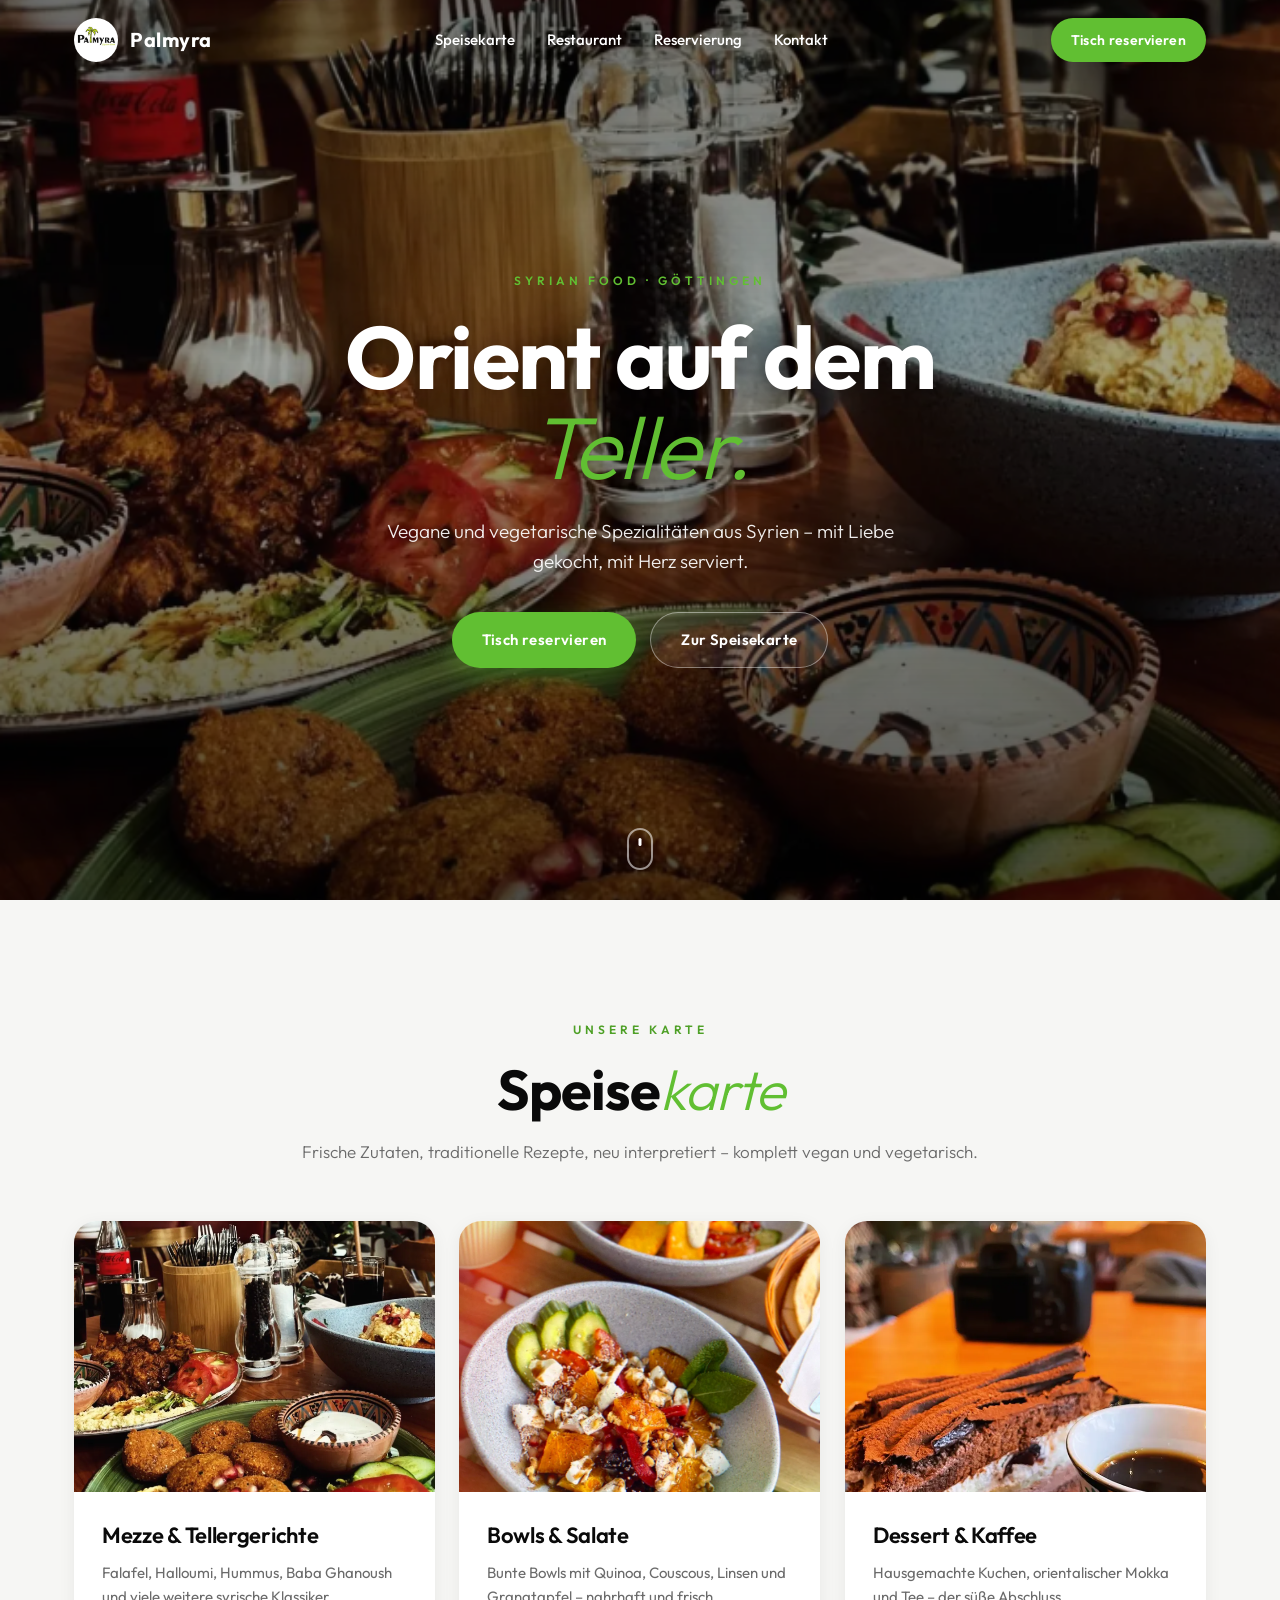
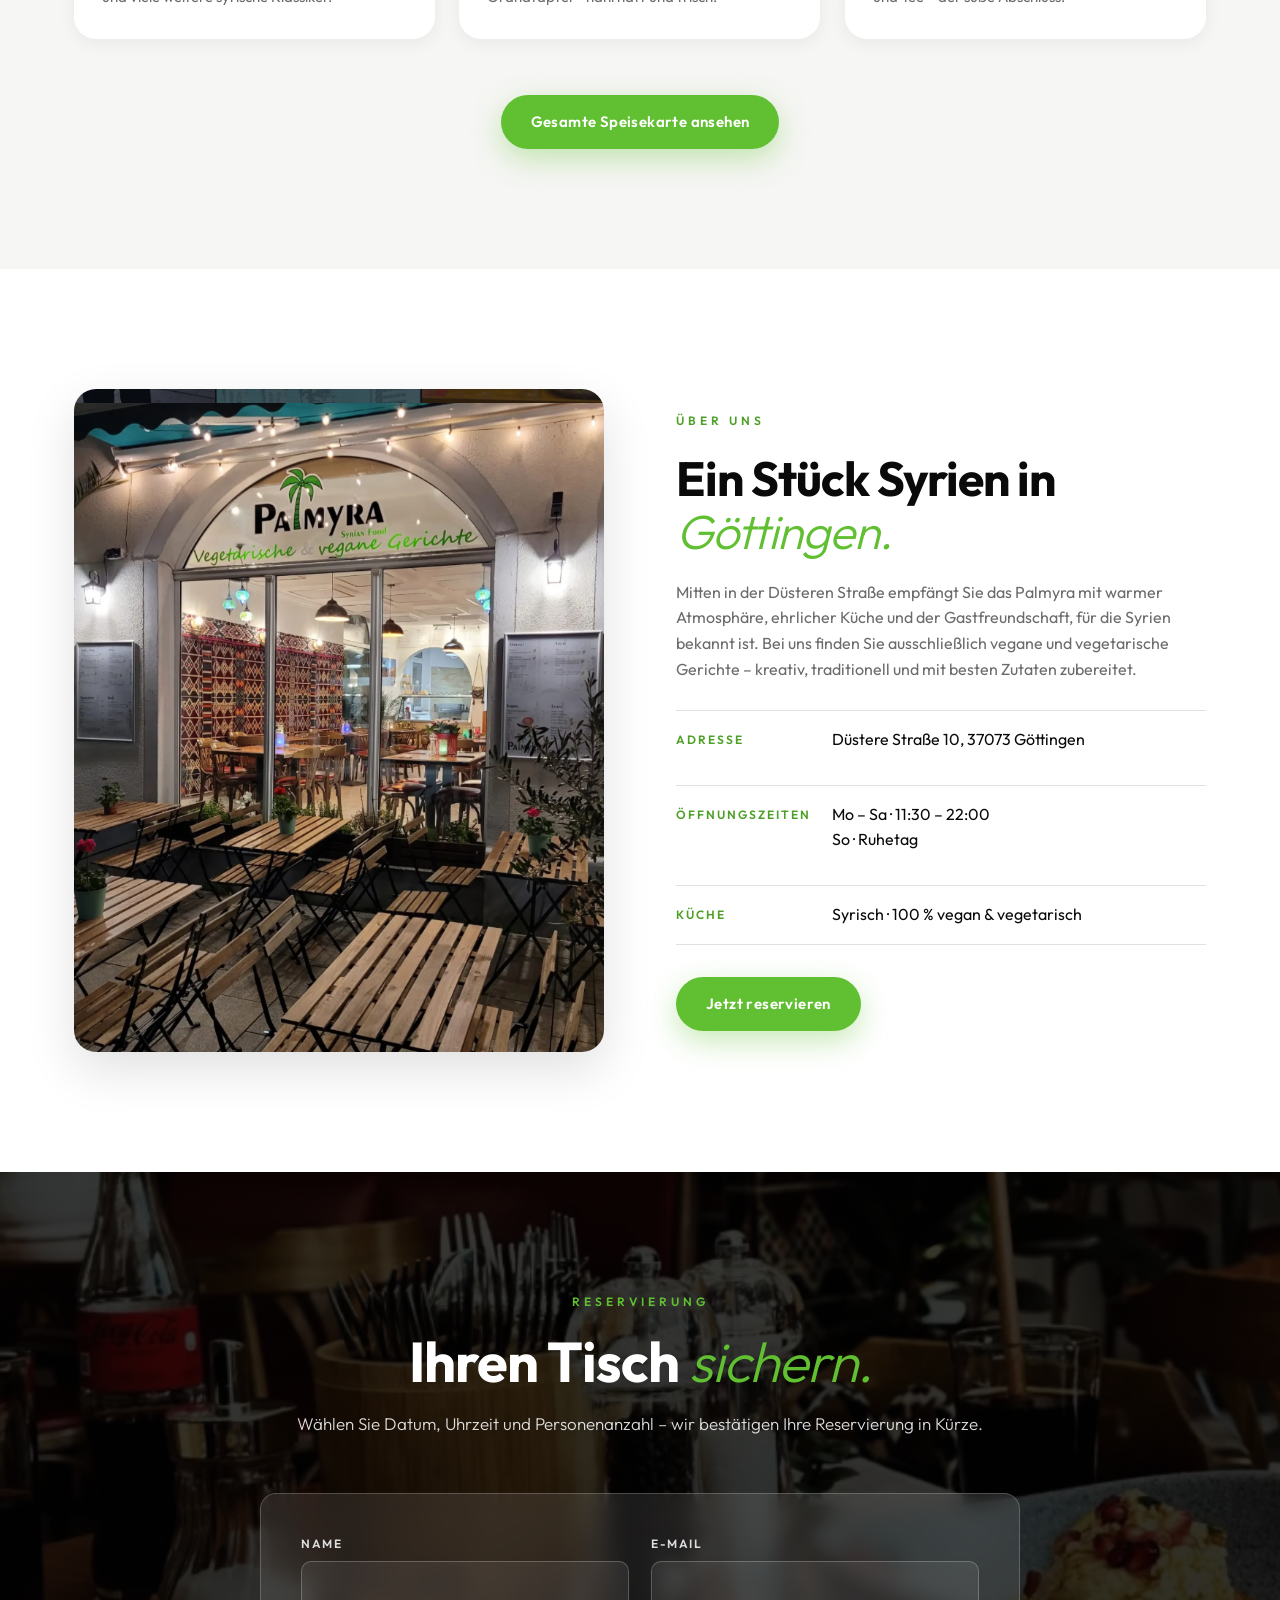
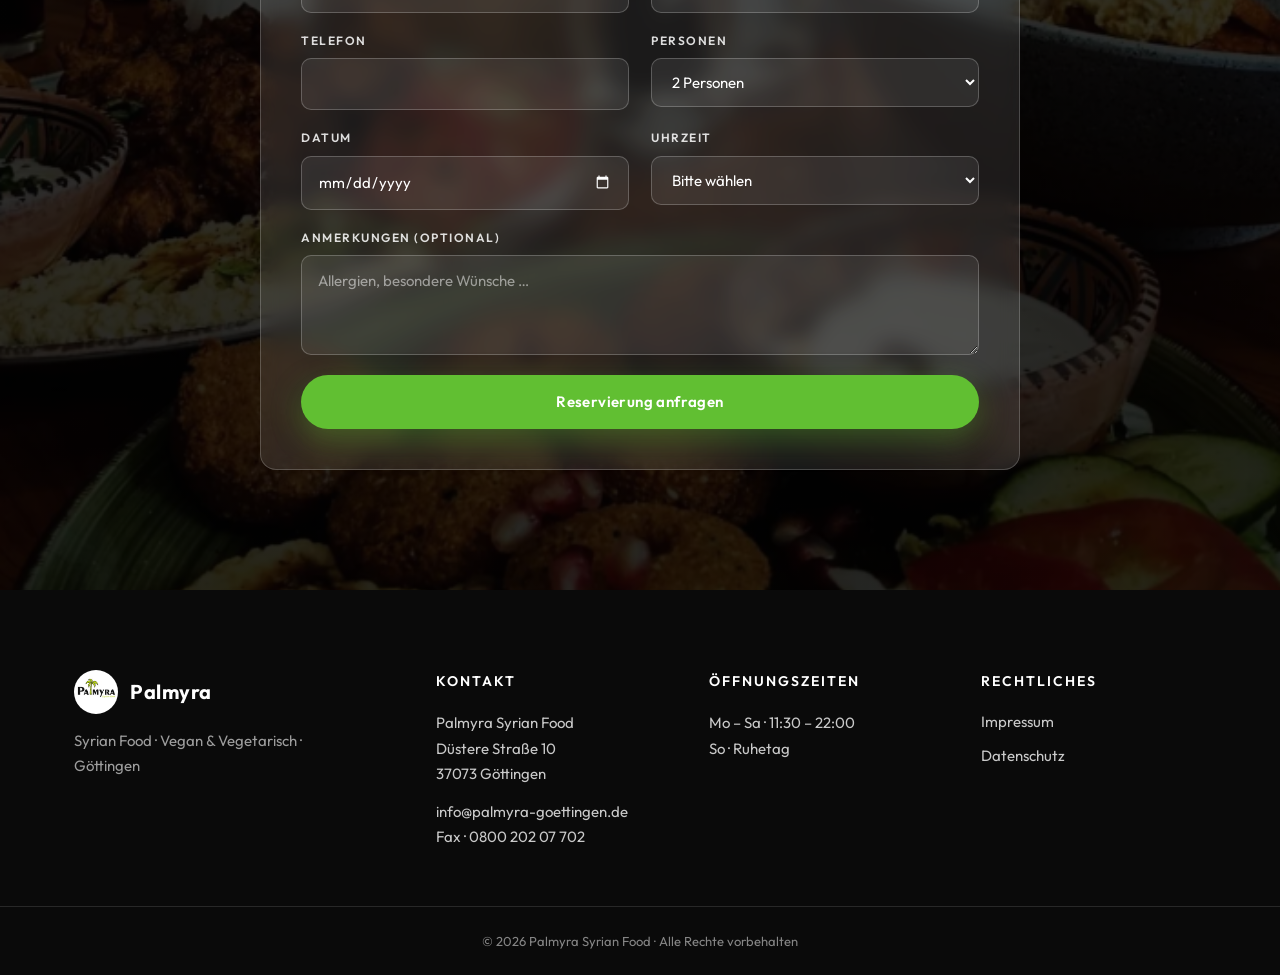
==== palmyra/index.html @ b3f63d12 "Add Palmyra landing page Modern, responsive landing page for the Syrian vegan/vegetarian restaurant " ====
<!DOCTYPE html>
<html lang="de">
<head>
<meta charset="UTF-8">
<meta name="viewport" content="width=device-width, initial-scale=1.0">
<meta name="description" content="Palmyra Syrian Food – Vegane und vegetarische syrische Küche im Herzen von Göttingen.">
<title>Palmyra – Syrian Food | Göttingen</title>
<link rel="icon" href="assets/logo.jpg" type="image/jpeg">
<link rel="preconnect" href="https://fonts.googleapis.com">
<link rel="preconnect" href="https://fonts.gstatic.com" crossorigin>
<link href="https://fonts.googleapis.com/css2?family=Outfit:wght@300;400;500;600;700&display=swap" rel="stylesheet">
<link rel="stylesheet" href="style.css">
</head>
<body>

<header class="nav" id="nav">
  <div class="nav-inner">
    <a href="#hero" class="brand">
      <img src="assets/logo.jpg" alt="Palmyra Logo" width="44" height="44">
      <span>Palmyra</span>
    </a>
    <nav class="nav-links" aria-label="Hauptnavigation">
      <a href="#speisekarte">Speisekarte</a>
      <a href="#info">Restaurant</a>
      <a href="#reservierung">Reservierung</a>
      <a href="#kontakt">Kontakt</a>
    </nav>
    <a href="#reservierung" class="nav-cta">Tisch reservieren</a>
    <button class="nav-burger" id="navBurger" aria-label="Menü öffnen" aria-expanded="false">
      <span></span><span></span><span></span>
    </button>
  </div>
</header>

<section class="hero" id="hero">
  <div class="hero-bg" aria-hidden="true">
    <img src="assets/hero.png" alt="" loading="eager" fetchpriority="high">
    <div class="hero-overlay"></div>
  </div>
  <div class="hero-content reveal">
    <div class="kicker">Syrian Food · Göttingen</div>
    <h1>Orient auf dem<br><em>Teller.</em></h1>
    <p class="tagline">Vegane und vegetarische Spezialitäten aus Syrien – mit Liebe gekocht, mit Herz serviert.</p>
    <div class="hero-actions">
      <a href="#reservierung" class="btn btn-primary">Tisch reservieren</a>
      <a href="#speisekarte" class="btn btn-ghost">Zur Speisekarte</a>
    </div>
  </div>
  <a href="#speisekarte" class="hero-scroll" aria-label="Nach unten scrollen">
    <span></span>
  </a>
</section>

<section class="speisekarte" id="speisekarte">
  <div class="container">
    <div class="section-head reveal">
      <div class="kicker dark">Unsere Karte</div>
      <h2>Speise<em>karte</em></h2>
      <p class="lead">Frische Zutaten, traditionelle Rezepte, neu interpretiert – komplett vegan und vegetarisch.</p>
    </div>

    <div class="menu-grid">
      <article class="menu-card reveal">
        <div class="menu-card-img">
          <img src="assets/hero.png" alt="Mezze-Auswahl im Palmyra" loading="lazy">
        </div>
        <div class="menu-card-body">
          <h3>Mezze &amp; Tellergerichte</h3>
          <p>Falafel, Halloumi, Hummus, Baba Ghanoush und viele weitere syrische Klassiker.</p>
        </div>
      </article>
      <article class="menu-card reveal">
        <div class="menu-card-img">
          <img src="assets/bowl.png" alt="Vegane Bowl mit Granatapfel" loading="lazy">
        </div>
        <div class="menu-card-body">
          <h3>Bowls &amp; Salate</h3>
          <p>Bunte Bowls mit Quinoa, Couscous, Linsen und Granatapfel – nahrhaft und frisch.</p>
        </div>
      </article>
      <article class="menu-card reveal">
        <div class="menu-card-img">
          <img src="assets/dessert.png" alt="Hausgemachter Kuchen mit arabischem Kaffee" loading="lazy">
        </div>
        <div class="menu-card-body">
          <h3>Dessert &amp; Kaffee</h3>
          <p>Hausgemachte Kuchen, orientalischer Mokka und Tee – der süße Abschluss.</p>
        </div>
      </article>
    </div>

    <div class="speisekarte-cta reveal">
      <a href="speisekarte_4.html" class="btn btn-primary">Gesamte Speisekarte ansehen</a>
    </div>
  </div>
</section>

<section class="info" id="info">
  <div class="container info-grid">
    <div class="info-image reveal">
      <img src="assets/eingang.png" alt="Eingang des Palmyra Restaurants in Göttingen" loading="lazy">
    </div>
    <div class="info-text reveal">
      <div class="kicker dark">Über uns</div>
      <h2>Ein Stück Syrien in <em>Göttingen.</em></h2>
      <p>Mitten in der Düsteren Straße empfängt Sie das Palmyra mit warmer Atmosphäre, ehrlicher Küche und der Gastfreundschaft, für die Syrien bekannt ist. Bei uns finden Sie ausschließlich vegane und vegetarische Gerichte – kreativ, traditionell und mit besten Zutaten zubereitet.</p>

      <div class="info-list">
        <div class="info-row">
          <span class="info-label">Adresse</span>
          <span>Düstere Straße 10, 37073 Göttingen</span>
        </div>
        <div class="info-row">
          <span class="info-label">Öffnungszeiten</span>
          <span>Mo – Sa · 11:30 – 22:00<br>So · Ruhetag</span>
        </div>
        <div class="info-row">
          <span class="info-label">Küche</span>
          <span>Syrisch · 100 % vegan &amp; vegetarisch</span>
        </div>
      </div>

      <a href="#reservierung" class="btn btn-primary">Jetzt reservieren</a>
    </div>
  </div>
</section>

<section class="reservierung" id="reservierung">
  <div class="reservierung-bg" aria-hidden="true">
    <img src="assets/hero.png" alt="" loading="lazy">
    <div class="reservierung-overlay"></div>
  </div>
  <div class="container">
    <div class="section-head light reveal">
      <div class="kicker">Reservierung</div>
      <h2>Ihren Tisch <em>sichern.</em></h2>
      <p class="lead">Wählen Sie Datum, Uhrzeit und Personenanzahl – wir bestätigen Ihre Reservierung in Kürze.</p>
    </div>

    <form class="reservierung-form glass reveal" id="reservierungForm" novalidate>
      <div class="form-grid">
        <div class="field">
          <label for="resName">Name</label>
          <input type="text" id="resName" name="name" autocomplete="name" required>
        </div>
        <div class="field">
          <label for="resEmail">E-Mail</label>
          <input type="email" id="resEmail" name="email" autocomplete="email" required>
        </div>
        <div class="field">
          <label for="resPhone">Telefon</label>
          <input type="tel" id="resPhone" name="phone" autocomplete="tel">
        </div>
        <div class="field">
          <label for="resGuests">Personen</label>
          <select id="resGuests" name="guests" required>
            <option value="1">1 Person</option>
            <option value="2" selected>2 Personen</option>
            <option value="3">3 Personen</option>
            <option value="4">4 Personen</option>
            <option value="5">5 Personen</option>
            <option value="6">6 Personen</option>
            <option value="7">7+ Personen</option>
          </select>
        </div>
        <div class="field">
          <label for="resDate">Datum</label>
          <input type="date" id="resDate" name="date" required>
        </div>
        <div class="field">
          <label for="resTime">Uhrzeit</label>
          <select id="resTime" name="time" required>
            <option value="" disabled selected>Bitte wählen</option>
          </select>
        </div>
        <div class="field field-full">
          <label for="resNotes">Anmerkungen (optional)</label>
          <textarea id="resNotes" name="notes" rows="3" placeholder="Allergien, besondere Wünsche …"></textarea>
        </div>
      </div>

      <button type="submit" class="btn btn-primary btn-block">Reservierung anfragen</button>
      <p class="form-success" id="formSuccess" hidden>Vielen Dank! Wir haben Ihre Anfrage erhalten und melden uns in Kürze.</p>
    </form>
  </div>
</section>

<footer class="footer" id="kontakt">
  <div class="container footer-grid">
    <div class="footer-col">
      <a href="#hero" class="brand brand-light">
        <img src="assets/logo.jpg" alt="Palmyra Logo" width="48" height="48" loading="lazy">
        <span>Palmyra</span>
      </a>
      <p class="footer-tag">Syrian Food · Vegan &amp; Vegetarisch · Göttingen</p>
    </div>

    <div class="footer-col">
      <h4>Kontakt</h4>
      <address>
        Palmyra Syrian Food<br>
        Düstere Straße 10<br>
        37073 Göttingen
      </address>
      <p><a href="mailto:info@palmyra-goettingen.de">info@palmyra-goettingen.de</a></p>
      <p>Fax · 0800 202 07 702</p>
    </div>

    <div class="footer-col">
      <h4>Öffnungszeiten</h4>
      <p>Mo – Sa · 11:30 – 22:00<br>So · Ruhetag</p>
    </div>

    <div class="footer-col">
      <h4>Rechtliches</h4>
      <ul>
        <li><a href="#impressum" id="openImpressum">Impressum</a></li>
        <li><a href="#datenschutz" id="openDatenschutz">Datenschutz</a></li>
      </ul>
    </div>
  </div>
  <div class="footer-bottom">
    <p>&copy; <span id="year"></span> Palmyra Syrian Food · Alle Rechte vorbehalten</p>
  </div>
</footer>

<div class="modal" id="modal" hidden>
  <div class="modal-backdrop" data-close></div>
  <div class="modal-panel" role="dialog" aria-modal="true" aria-labelledby="modalTitle">
    <button class="modal-close" data-close aria-label="Schließen">×</button>
    <h3 id="modalTitle"></h3>
    <div class="modal-body" id="modalBody"></div>
  </div>
</div>

<script src="script.js"></script>
</body>
</html>
---- palmyra/style.css ----
*, *::before, *::after { box-sizing: border-box; margin: 0; padding: 0; }

:root {
  --primary: #61bf32;
  --primary-dark: #4ea026;
  --ink: #0a0a0a;
  --ink2: #2a2a2a;
  --muted: #6b6b6b;
  --line: rgba(10, 10, 10, 0.12);
  --bg: #ffffff;
  --bg-soft: #f6f6f4;
  --radius: 16px;
  --radius-lg: 22px;
  --shadow-sm: 0 4px 18px rgba(0, 0, 0, 0.06);
  --shadow-md: 0 18px 50px rgba(0, 0, 0, 0.12);
  --maxw: 1180px;
  --ease: cubic-bezier(0.22, 0.61, 0.36, 1);
}

html { scroll-behavior: smooth; -webkit-text-size-adjust: 100%; }

body {
  font-family: 'Outfit', system-ui, -apple-system, Segoe UI, Roboto, sans-serif;
  font-weight: 400;
  color: var(--ink);
  background: var(--bg);
  line-height: 1.6;
  -webkit-font-smoothing: antialiased;
  text-rendering: optimizeLegibility;
  overflow-x: hidden;
}

img { max-width: 100%; display: block; }
a { color: inherit; text-decoration: none; }
button { font: inherit; cursor: pointer; border: 0; background: none; color: inherit; }

.container {
  max-width: var(--maxw);
  margin: 0 auto;
  padding: 0 24px;
}

/* ---------- Reveal animations ---------- */
.reveal {
  opacity: 0;
  transform: translateY(28px);
  transition: opacity 0.9s var(--ease), transform 0.9s var(--ease);
  will-change: opacity, transform;
}
.reveal.is-visible {
  opacity: 1;
  transform: none;
}

/* ---------- Navigation ---------- */
.nav {
  position: fixed;
  top: 0; left: 0; right: 0;
  z-index: 50;
  padding: 18px 0;
  transition: background 0.35s var(--ease), padding 0.35s var(--ease), box-shadow 0.35s var(--ease);
}
.nav-inner {
  max-width: var(--maxw);
  margin: 0 auto;
  padding: 0 24px;
  display: flex;
  align-items: center;
  justify-content: space-between;
  gap: 24px;
}
.nav.scrolled {
  background: rgba(255, 255, 255, 0.92);
  backdrop-filter: blur(12px);
  -webkit-backdrop-filter: blur(12px);
  padding: 10px 0;
  box-shadow: 0 1px 0 rgba(10, 10, 10, 0.06);
}

.brand {
  display: inline-flex;
  align-items: center;
  gap: 12px;
  color: #fff;
  font-weight: 700;
  font-size: 20px;
  letter-spacing: 0.5px;
  transition: color 0.3s var(--ease);
}
.brand img {
  width: 44px;
  height: 44px;
  border-radius: 50%;
  background: #fff;
  object-fit: cover;
  padding: 2px;
}
.nav.scrolled .brand { color: var(--ink); }

.nav-links {
  display: flex;
  gap: 32px;
  font-size: 15px;
  font-weight: 500;
  color: #fff;
  transition: color 0.3s var(--ease);
}
.nav-links a {
  position: relative;
  padding: 6px 0;
}
.nav-links a::after {
  content: '';
  position: absolute;
  bottom: 0; left: 0;
  width: 0;
  height: 2px;
  background: var(--primary);
  transition: width 0.3s var(--ease);
}
.nav-links a:hover::after { width: 100%; }
.nav.scrolled .nav-links { color: var(--ink); }

.nav-cta {
  background: var(--primary);
  color: #fff;
  padding: 11px 20px;
  border-radius: 999px;
  font-weight: 600;
  font-size: 14px;
  letter-spacing: 0.3px;
  transition: background 0.25s var(--ease), transform 0.25s var(--ease);
}
.nav-cta:hover { background: var(--primary-dark); transform: translateY(-1px); }

.nav-burger {
  display: none;
  width: 40px;
  height: 40px;
  position: relative;
}
.nav-burger span {
  display: block;
  position: absolute;
  left: 8px;
  width: 24px;
  height: 2px;
  background: #fff;
  transition: transform 0.3s var(--ease), opacity 0.3s var(--ease), background 0.3s var(--ease);
}
.nav-burger span:nth-child(1) { top: 13px; }
.nav-burger span:nth-child(2) { top: 19px; }
.nav-burger span:nth-child(3) { top: 25px; }
.nav.scrolled .nav-burger span { background: var(--ink); }
.nav-burger.open span:nth-child(1) { transform: translateY(6px) rotate(45deg); background: var(--ink); }
.nav-burger.open span:nth-child(2) { opacity: 0; }
.nav-burger.open span:nth-child(3) { transform: translateY(-6px) rotate(-45deg); background: var(--ink); }

/* ---------- Hero ---------- */
.hero {
  position: relative;
  min-height: 100vh;
  display: flex;
  align-items: center;
  justify-content: center;
  text-align: center;
  color: #fff;
  padding: 120px 24px 80px;
  overflow: hidden;
}
.hero-bg { position: absolute; inset: 0; z-index: 0; }
.hero-bg img {
  width: 100%;
  height: 100%;
  object-fit: cover;
  transform: scale(1.06);
  animation: heroZoom 14s var(--ease) forwards;
}
@keyframes heroZoom { to { transform: scale(1); } }
.hero-overlay {
  position: absolute;
  inset: 0;
  background: linear-gradient(180deg, rgba(0,0,0,0.55) 0%, rgba(0,0,0,0.35) 40%, rgba(0,0,0,0.7) 100%);
}

.hero-content {
  position: relative;
  z-index: 1;
  max-width: 820px;
}

.kicker {
  font-size: 12px;
  font-weight: 600;
  letter-spacing: 4px;
  text-transform: uppercase;
  color: var(--primary);
  margin-bottom: 22px;
}
.kicker.dark { color: var(--primary-dark); }

.hero-content h1 {
  font-size: clamp(44px, 7vw, 88px);
  font-weight: 700;
  line-height: 1.02;
  letter-spacing: -1.5px;
  margin-bottom: 24px;
  text-shadow: 0 2px 20px rgba(0, 0, 0, 0.25);
}
.hero-content h1 em {
  font-style: italic;
  font-weight: 300;
  color: var(--primary);
}

.tagline {
  font-size: clamp(16px, 1.6vw, 19px);
  font-weight: 300;
  max-width: 580px;
  margin: 0 auto 36px;
  opacity: 0.92;
}

.hero-actions {
  display: flex;
  gap: 14px;
  justify-content: center;
  flex-wrap: wrap;
}

.btn {
  display: inline-flex;
  align-items: center;
  justify-content: center;
  padding: 15px 30px;
  border-radius: 999px;
  font-weight: 600;
  font-size: 15px;
  letter-spacing: 0.4px;
  transition: transform 0.25s var(--ease), background 0.25s var(--ease), color 0.25s var(--ease), box-shadow 0.25s var(--ease);
  cursor: pointer;
}
.btn-primary {
  background: var(--primary);
  color: #fff;
  box-shadow: 0 10px 30px rgba(97, 191, 50, 0.35);
}
.btn-primary:hover { background: var(--primary-dark); transform: translateY(-2px); box-shadow: 0 14px 36px rgba(97, 191, 50, 0.45); }
.btn-ghost {
  background: rgba(255, 255, 255, 0.08);
  color: #fff;
  border: 1px solid rgba(255, 255, 255, 0.4);
  backdrop-filter: blur(10px);
  -webkit-backdrop-filter: blur(10px);
}
.btn-ghost:hover { background: rgba(255, 255, 255, 0.18); transform: translateY(-2px); }
.btn-block { width: 100%; margin-top: 20px; }

.hero-scroll {
  position: absolute;
  bottom: 30px;
  left: 50%;
  transform: translateX(-50%);
  width: 26px;
  height: 42px;
  border: 2px solid rgba(255, 255, 255, 0.55);
  border-radius: 14px;
  z-index: 2;
}
.hero-scroll span {
  position: absolute;
  top: 8px;
  left: 50%;
  width: 3px;
  height: 8px;
  background: #fff;
  border-radius: 3px;
  transform: translateX(-50%);
  animation: scrollDot 1.6s var(--ease) infinite;
}
@keyframes scrollDot { 0% { opacity: 0; top: 6px; } 50% { opacity: 1; } 100% { opacity: 0; top: 22px; } }

/* ---------- Section heads ---------- */
.section-head {
  max-width: 720px;
  margin: 0 auto 56px;
  text-align: center;
}
.section-head h2 {
  font-size: clamp(34px, 4.5vw, 56px);
  font-weight: 700;
  line-height: 1.05;
  letter-spacing: -1px;
  margin-bottom: 18px;
}
.section-head h2 em {
  font-style: italic;
  font-weight: 300;
  color: var(--primary);
}
.section-head .lead {
  font-size: 17px;
  color: var(--muted);
  font-weight: 300;
}
.section-head.light h2, .section-head.light .lead { color: #fff; }
.section-head.light .lead { opacity: 0.85; }

/* ---------- Speisekarte ---------- */
.speisekarte {
  padding: 120px 0;
  background: var(--bg-soft);
}
.menu-grid {
  display: grid;
  grid-template-columns: repeat(3, 1fr);
  gap: 24px;
}
.menu-card {
  background: #fff;
  border-radius: var(--radius-lg);
  overflow: hidden;
  box-shadow: var(--shadow-sm);
  transition: transform 0.4s var(--ease), box-shadow 0.4s var(--ease);
}
.menu-card:hover { transform: translateY(-8px); box-shadow: var(--shadow-md); }
.menu-card-img {
  aspect-ratio: 4 / 3;
  overflow: hidden;
}
.menu-card-img img {
  width: 100%;
  height: 100%;
  object-fit: cover;
  transition: transform 0.8s var(--ease);
}
.menu-card:hover .menu-card-img img { transform: scale(1.07); }
.menu-card-body {
  padding: 26px 28px 30px;
}
.menu-card-body h3 {
  font-size: 22px;
  font-weight: 600;
  margin-bottom: 8px;
  letter-spacing: -0.3px;
}
.menu-card-body p {
  color: var(--muted);
  font-size: 15px;
}

.speisekarte-cta {
  text-align: center;
  margin-top: 56px;
}

/* ---------- Info ---------- */
.info { padding: 120px 0; background: var(--bg); }
.info-grid {
  display: grid;
  grid-template-columns: 1fr 1fr;
  gap: 72px;
  align-items: center;
}
.info-image {
  border-radius: var(--radius-lg);
  overflow: hidden;
  box-shadow: var(--shadow-md);
}
.info-image img {
  width: 100%;
  aspect-ratio: 4/5;
  object-fit: cover;
  transition: transform 0.8s var(--ease);
}
.info-image:hover img { transform: scale(1.04); }

.info-text h2 {
  font-size: clamp(32px, 4vw, 48px);
  font-weight: 700;
  line-height: 1.1;
  letter-spacing: -1px;
  margin: 14px 0 22px;
}
.info-text h2 em { font-style: italic; font-weight: 300; color: var(--primary); }
.info-text p { color: var(--muted); margin-bottom: 28px; font-size: 16px; }

.info-list {
  display: flex;
  flex-direction: column;
  gap: 16px;
  margin-bottom: 32px;
}
.info-row {
  display: grid;
  grid-template-columns: 140px 1fr;
  gap: 16px;
  padding: 16px 0;
  border-top: 1px solid var(--line);
  align-items: start;
}
.info-row:last-child { border-bottom: 1px solid var(--line); }
.info-label {
  font-size: 12px;
  text-transform: uppercase;
  letter-spacing: 2px;
  color: var(--primary-dark);
  font-weight: 600;
  padding-top: 3px;
}

/* ---------- Reservierung ---------- */
.reservierung {
  position: relative;
  padding: 120px 0;
  color: #fff;
  overflow: hidden;
}
.reservierung-bg { position: absolute; inset: 0; z-index: 0; }
.reservierung-bg img { width: 100%; height: 100%; object-fit: cover; }
.reservierung-overlay {
  position: absolute;
  inset: 0;
  background: linear-gradient(180deg, rgba(0,0,0,0.78), rgba(0,0,0,0.85));
}
.reservierung .container { position: relative; z-index: 1; }

.glass {
  background: rgba(255, 255, 255, 0.1);
  backdrop-filter: blur(10px);
  -webkit-backdrop-filter: blur(10px);
  border-radius: 16px;
  border: 1px solid rgba(255, 255, 255, 0.2);
}

.reservierung-form {
  max-width: 760px;
  margin: 0 auto;
  padding: 40px;
}
.form-grid {
  display: grid;
  grid-template-columns: 1fr 1fr;
  gap: 18px 22px;
}
.field { display: flex; flex-direction: column; gap: 8px; }
.field-full { grid-column: 1 / -1; }
.field label {
  font-size: 12px;
  font-weight: 600;
  letter-spacing: 1.5px;
  text-transform: uppercase;
  color: rgba(255, 255, 255, 0.85);
}
.field input,
.field select,
.field textarea {
  width: 100%;
  padding: 13px 16px;
  background: rgba(255, 255, 255, 0.08);
  border: 1px solid rgba(255, 255, 255, 0.22);
  border-radius: 10px;
  color: #fff;
  font: inherit;
  font-size: 15px;
  transition: border-color 0.25s var(--ease), background 0.25s var(--ease);
}
.field input::placeholder,
.field textarea::placeholder { color: rgba(255, 255, 255, 0.5); }
.field input:focus,
.field select:focus,
.field textarea:focus {
  outline: none;
  border-color: var(--primary);
  background: rgba(255, 255, 255, 0.14);
}
.field select option { color: var(--ink); background: #fff; }
.field input[type="date"]::-webkit-calendar-picker-indicator {
  filter: invert(1) brightness(1.2);
  cursor: pointer;
}
.field textarea { resize: vertical; min-height: 90px; }

.form-success {
  margin-top: 18px;
  padding: 14px 16px;
  background: rgba(97, 191, 50, 0.18);
  border: 1px solid rgba(97, 191, 50, 0.5);
  border-radius: 10px;
  text-align: center;
  font-weight: 500;
}

/* ---------- Footer ---------- */
.footer {
  background: var(--ink);
  color: rgba(255, 255, 255, 0.78);
  padding: 80px 0 24px;
}
.footer-grid {
  display: grid;
  grid-template-columns: 1.4fr 1fr 1fr 1fr;
  gap: 48px;
  margin-bottom: 56px;
}
.brand-light { color: #fff; margin-bottom: 14px; }
.footer-tag {
  font-size: 14px;
  color: rgba(255, 255, 255, 0.6);
  max-width: 280px;
}
.footer h4 {
  color: #fff;
  font-size: 14px;
  font-weight: 600;
  letter-spacing: 2px;
  text-transform: uppercase;
  margin-bottom: 18px;
}
.footer address { font-style: normal; line-height: 1.7; margin-bottom: 12px; font-size: 15px; }
.footer a { transition: color 0.25s var(--ease); }
.footer a:hover { color: var(--primary); }
.footer ul { list-style: none; display: flex; flex-direction: column; gap: 10px; font-size: 15px; }
.footer-col p { font-size: 15px; line-height: 1.7; }

.footer-bottom {
  border-top: 1px solid rgba(255, 255, 255, 0.12);
  padding-top: 24px;
  text-align: center;
  font-size: 13px;
  color: rgba(255, 255, 255, 0.5);
}

/* ---------- Modal ---------- */
.modal {
  position: fixed;
  inset: 0;
  z-index: 100;
  display: flex;
  align-items: center;
  justify-content: center;
  padding: 24px;
}
.modal[hidden] { display: none; }
.modal-backdrop {
  position: absolute;
  inset: 0;
  background: rgba(0, 0, 0, 0.55);
  backdrop-filter: blur(4px);
  -webkit-backdrop-filter: blur(4px);
}
.modal-panel {
  position: relative;
  background: #fff;
  color: var(--ink);
  max-width: 640px;
  width: 100%;
  max-height: 80vh;
  overflow-y: auto;
  padding: 40px;
  border-radius: var(--radius-lg);
  box-shadow: var(--shadow-md);
  animation: modalIn 0.35s var(--ease);
}
@keyframes modalIn { from { opacity: 0; transform: translateY(20px); } to { opacity: 1; transform: none; } }
.modal-close {
  position: absolute;
  top: 14px; right: 18px;
  width: 36px;
  height: 36px;
  font-size: 28px;
  line-height: 1;
  color: var(--muted);
  transition: color 0.2s var(--ease);
}
.modal-close:hover { color: var(--ink); }
.modal-panel h3 {
  font-size: 26px;
  font-weight: 700;
  letter-spacing: -0.5px;
  margin-bottom: 18px;
}
.modal-body { font-size: 15px; line-height: 1.7; color: var(--ink2); }
.modal-body p { margin-bottom: 12px; }
.modal-body strong { color: var(--ink); }

/* ---------- Responsive ---------- */
@media (max-width: 960px) {
  .menu-grid { grid-template-columns: 1fr 1fr; }
  .info-grid { grid-template-columns: 1fr; gap: 48px; }
  .footer-grid { grid-template-columns: 1fr 1fr; gap: 40px; }
}

@media (max-width: 720px) {
  .nav-links, .nav-cta { display: none; }
  .nav-burger { display: block; }
  .nav-links.mobile-open {
    display: flex;
    position: absolute;
    top: 100%;
    left: 0; right: 0;
    flex-direction: column;
    gap: 0;
    background: #fff;
    color: var(--ink);
    padding: 14px 24px 24px;
    box-shadow: 0 12px 30px rgba(0,0,0,0.08);
  }
  .nav-links.mobile-open a {
    color: var(--ink);
    padding: 14px 0;
    border-bottom: 1px solid var(--line);
    font-size: 16px;
  }
  .nav-links.mobile-open a:last-child { border-bottom: 0; }

  .hero { padding: 100px 20px 80px; }
  .speisekarte, .info, .reservierung { padding: 80px 0; }

  .menu-grid { grid-template-columns: 1fr; }
  .form-grid { grid-template-columns: 1fr; }
  .reservierung-form { padding: 28px 22px; }

  .footer-grid { grid-template-columns: 1fr; gap: 36px; margin-bottom: 36px; }
  .info-row { grid-template-columns: 1fr; gap: 4px; }
  .info-label { padding-top: 0; }

  .modal-panel { padding: 28px 22px; }
}

@media (max-width: 420px) {
  .hero-content h1 { font-size: 40px; }
  .btn { padding: 13px 22px; font-size: 14px; }
}

@media (prefers-reduced-motion: reduce) {
  *, *::before, *::after { animation-duration: 0.01ms !important; animation-iteration-count: 1 !important; transition-duration: 0.01ms !important; }
  .reveal { opacity: 1; transform: none; }
}
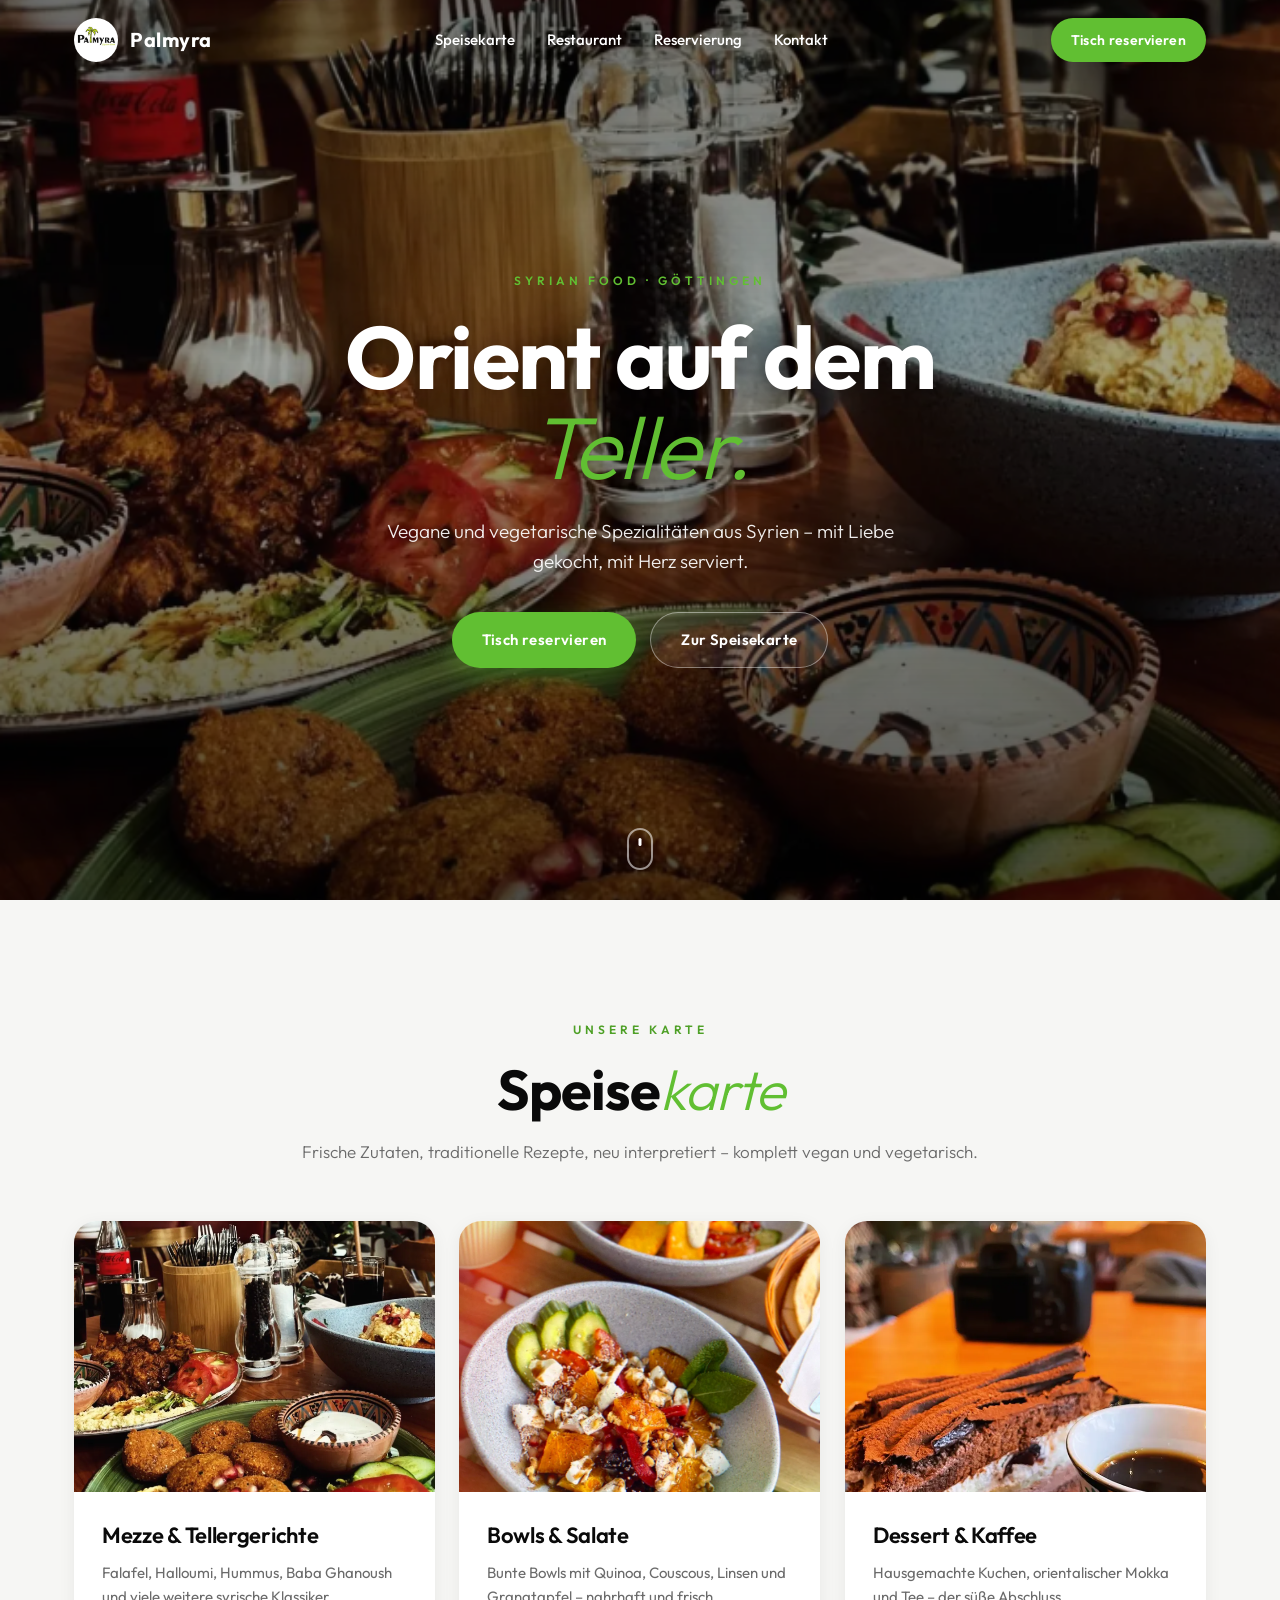
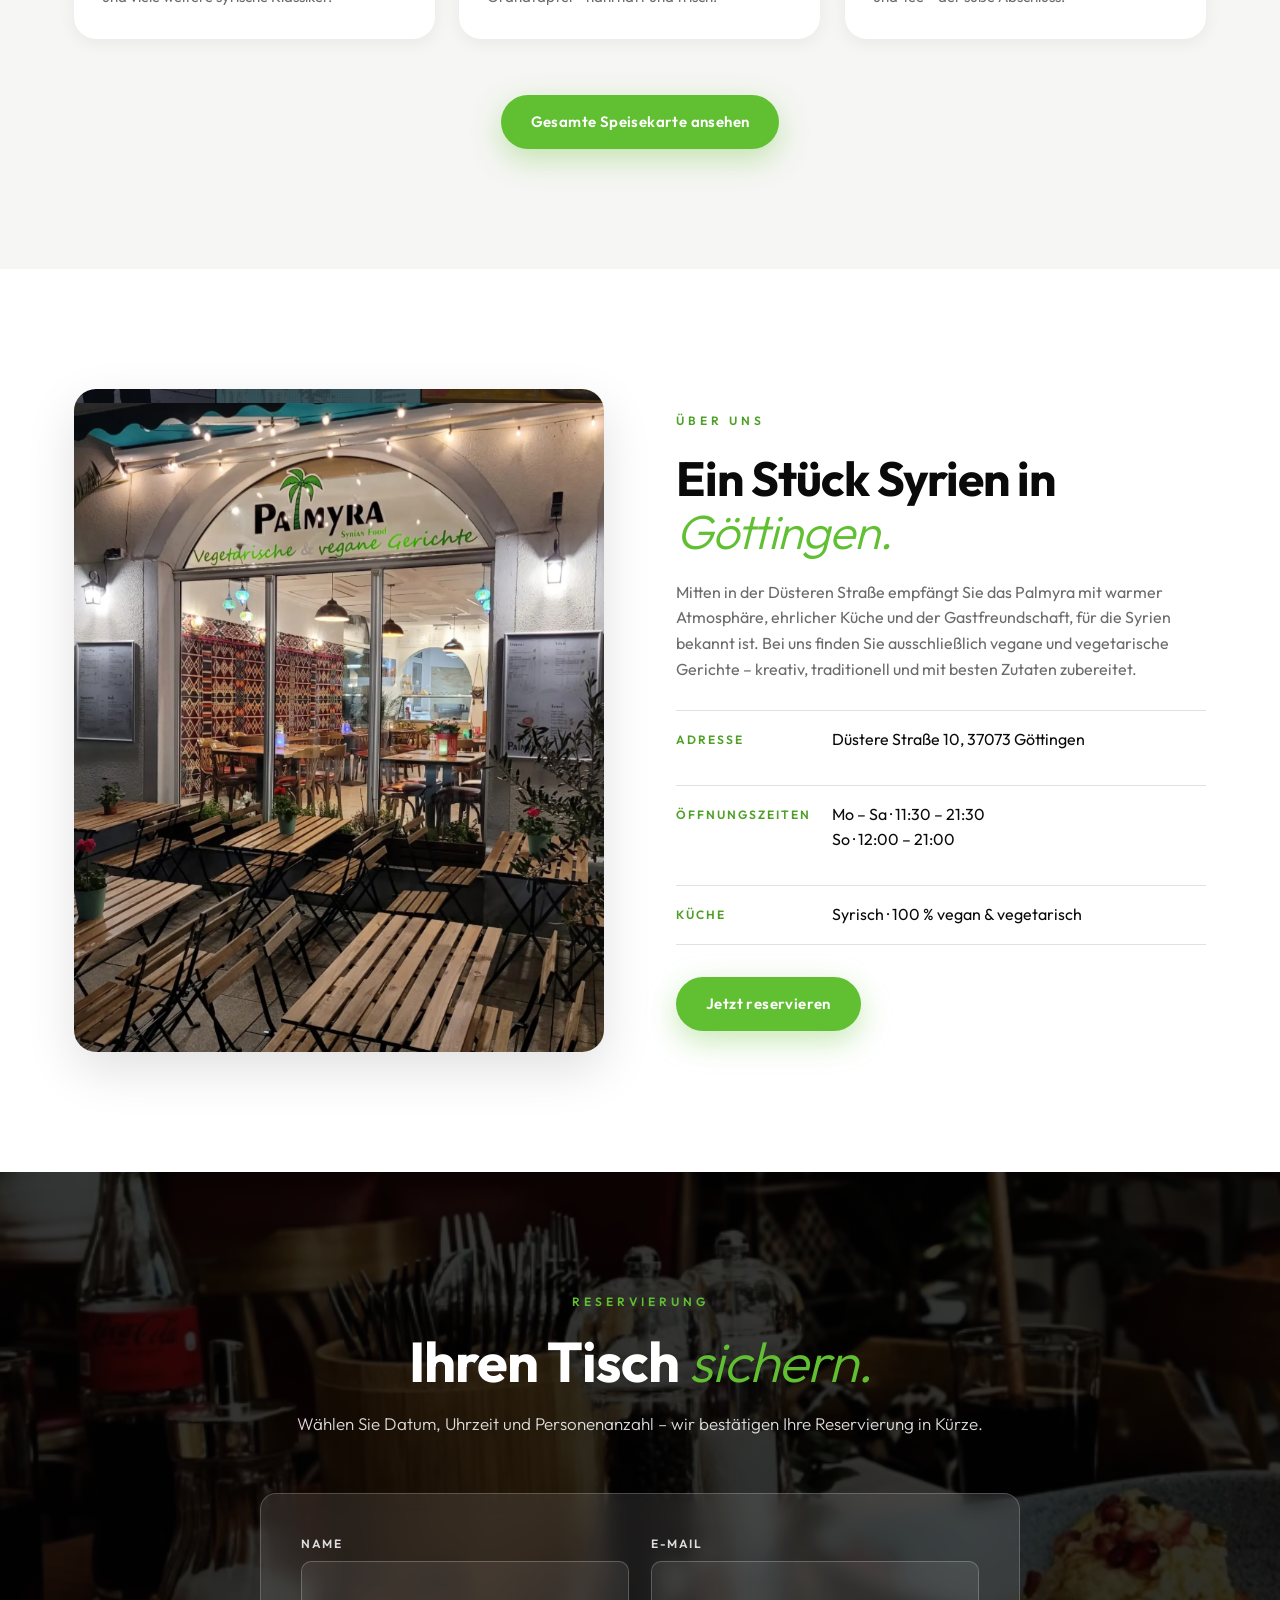
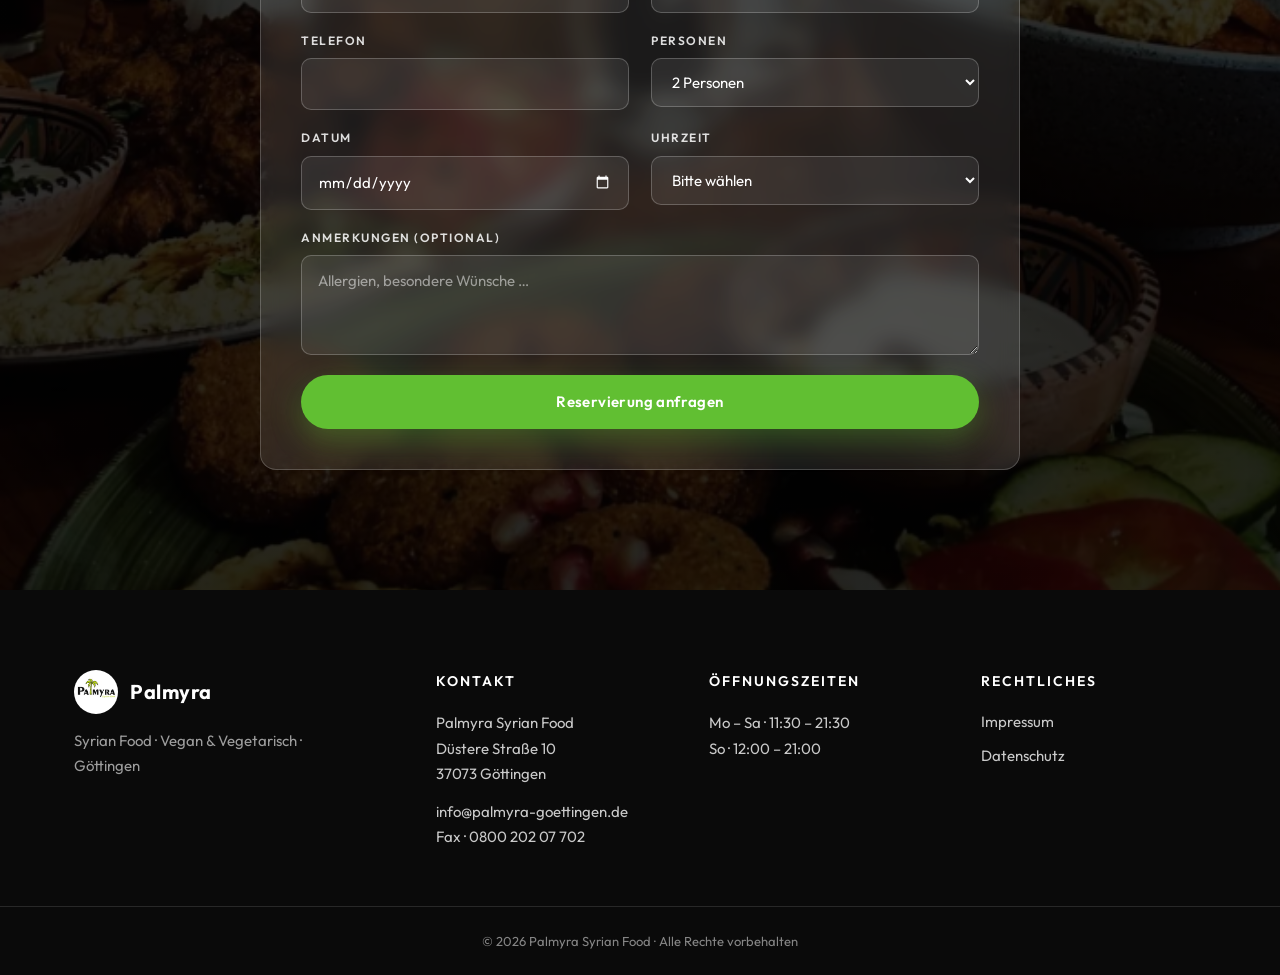
==== commit dbf683fe: "Update opening hours Mon–Sat 11:30–21:30, Sun 12:00–21:00. Reservation form now offers day-specific " ====
--- a/palmyra/index.html
+++ b/palmyra/index.html
@@ -112,7 +112,7 @@
         </div>
         <div class="info-row">
           <span class="info-label">Öffnungszeiten</span>
-          <span>Mo – Sa · 11:30 – 22:00<br>So · Ruhetag</span>
+          <span>Mo – Sa · 11:30 – 21:30<br>So · 12:00 – 21:00</span>
         </div>
         <div class="info-row">
           <span class="info-label">Küche</span>
@@ -208,7 +208,7 @@
 
     <div class="footer-col">
       <h4>Öffnungszeiten</h4>
-      <p>Mo – Sa · 11:30 – 22:00<br>So · Ruhetag</p>
+      <p>Mo – Sa · 11:30 – 21:30<br>So · 12:00 – 21:00</p>
     </div>
 
     <div class="footer-col">
